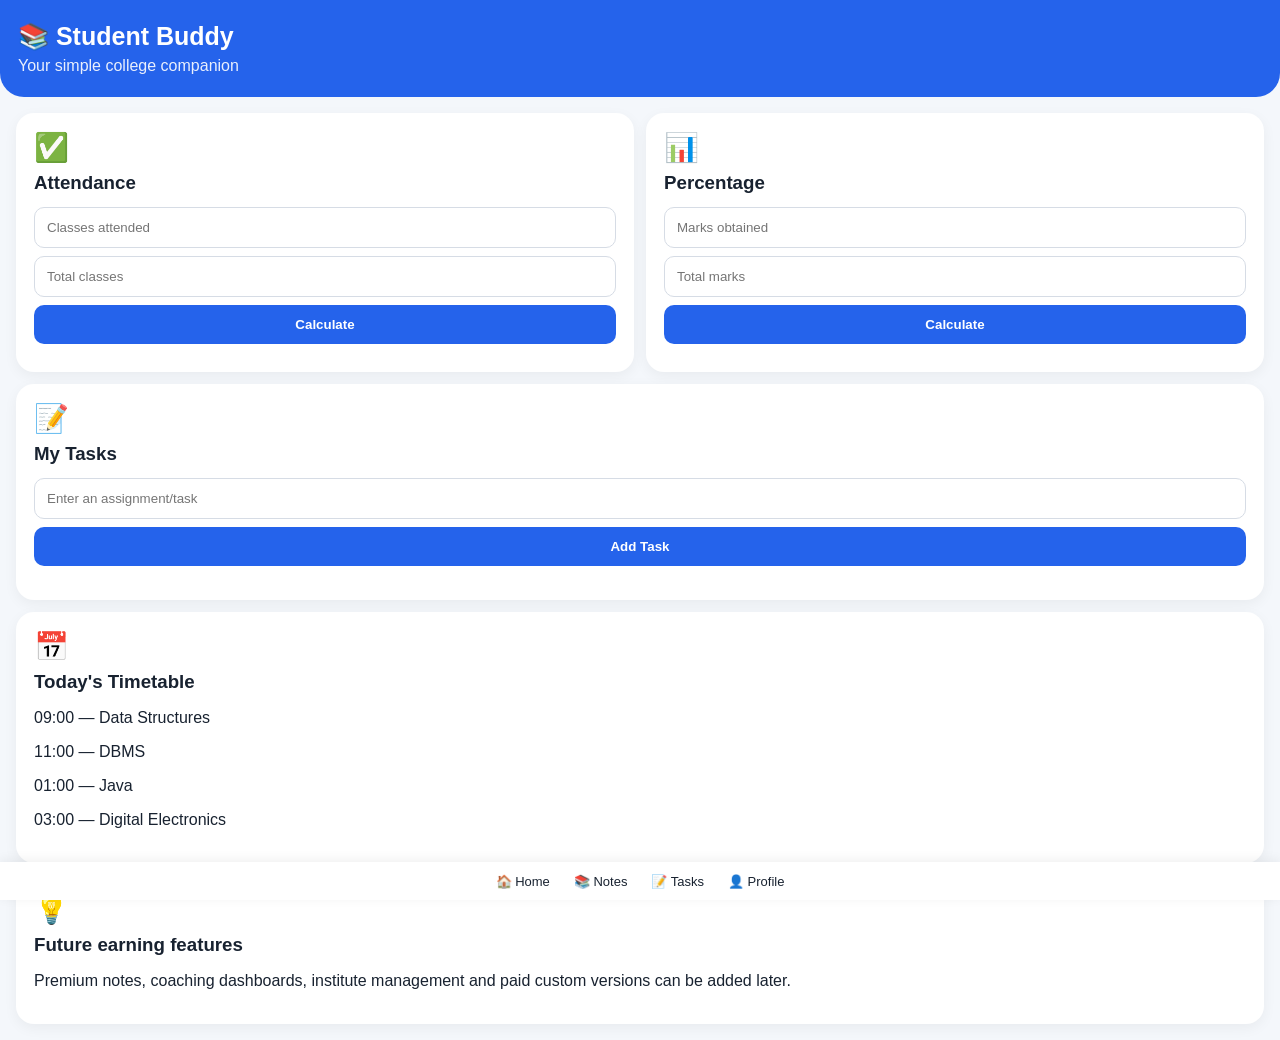
==== index.html @ 5aacae46 "Add files via upload" ====
<!DOCTYPE html>
<html lang="en">
<head>
<meta charset="UTF-8">
<meta name="viewport" content="width=device-width,initial-scale=1.0">
<title>Student Buddy</title>
<style>
*{box-sizing:border-box}body{margin:0;font-family:Arial,sans-serif;background:#f4f7fb;color:#182230}
header{background:#2563eb;color:white;padding:22px 18px;border-radius:0 0 24px 24px}
h1{margin:0 0 6px;font-size:25px}.sub{opacity:.9}
.grid{display:grid;grid-template-columns:1fr 1fr;gap:12px;padding:16px}
.card{background:white;border-radius:18px;padding:18px;box-shadow:0 4px 14px #0000000d}
.card h3{margin:8px 0 5px}.icon{font-size:28px}.full{grid-column:1/-1}
input,button{width:100%;padding:12px;border-radius:10px;border:1px solid #d6dce5;margin-top:8px}
button{background:#2563eb;color:white;border:0;font-weight:bold}.result{font-size:20px;font-weight:bold;margin-top:10px}
nav{position:fixed;bottom:0;left:0;right:0;background:white;padding:10px;text-align:center;box-shadow:0 -2px 12px #0001}
nav span{margin:0 12px;font-size:13px}
main{padding-bottom:75px}
</style>
</head>
<body>
<header><h1>📚 Student Buddy</h1><div class="sub">Your simple college companion</div></header>
<main class="grid">
<section class="card"><div class="icon">✅</div><h3>Attendance</h3><input id="att1" type="number" placeholder="Classes attended"><input id="att2" type="number" placeholder="Total classes"><button onclick="attendance()">Calculate</button><div id="attR" class="result"></div></section>
<section class="card"><div class="icon">📊</div><h3>Percentage</h3><input id="m1" type="number" placeholder="Marks obtained"><input id="m2" type="number" placeholder="Total marks"><button onclick="percent()">Calculate</button><div id="perR" class="result"></div></section>
<section class="card full"><div class="icon">📝</div><h3>My Tasks</h3><input id="task" placeholder="Enter an assignment/task"><button onclick="addTask()">Add Task</button><ul id="tasks"></ul></section>
<section class="card full"><div class="icon">📅</div><h3>Today's Timetable</h3><p>09:00 — Data Structures</p><p>11:00 — DBMS</p><p>01:00 — Java</p><p>03:00 — Digital Electronics</p></section>
<section class="card full"><div class="icon">💡</div><h3>Future earning features</h3><p>Premium notes, coaching dashboards, institute management and paid custom versions can be added later.</p></section>
</main>
<nav><span>🏠 Home</span><span>📚 Notes</span><span>📝 Tasks</span><span>👤 Profile</span></nav>
<script>
function attendance(){let a=+att1.value,t=+att2.value;attR.textContent=t>0?(a/t*100).toFixed(2)+"%":"Enter valid values"}
function percent(){let a=+m1.value,t=+m2.value;perR.textContent=t>0?(a/t*100).toFixed(2)+"%":"Enter valid values"}
function addTask(){let x=task.value.trim();if(!x)return;let li=document.createElement("li");li.textContent=x+" ";let b=document.createElement("button");b.textContent="Done";b.style.width="auto";b.onclick=()=>li.remove();li.appendChild(b);tasks.appendChild(li);task.value=""}
</script>
</body></html>
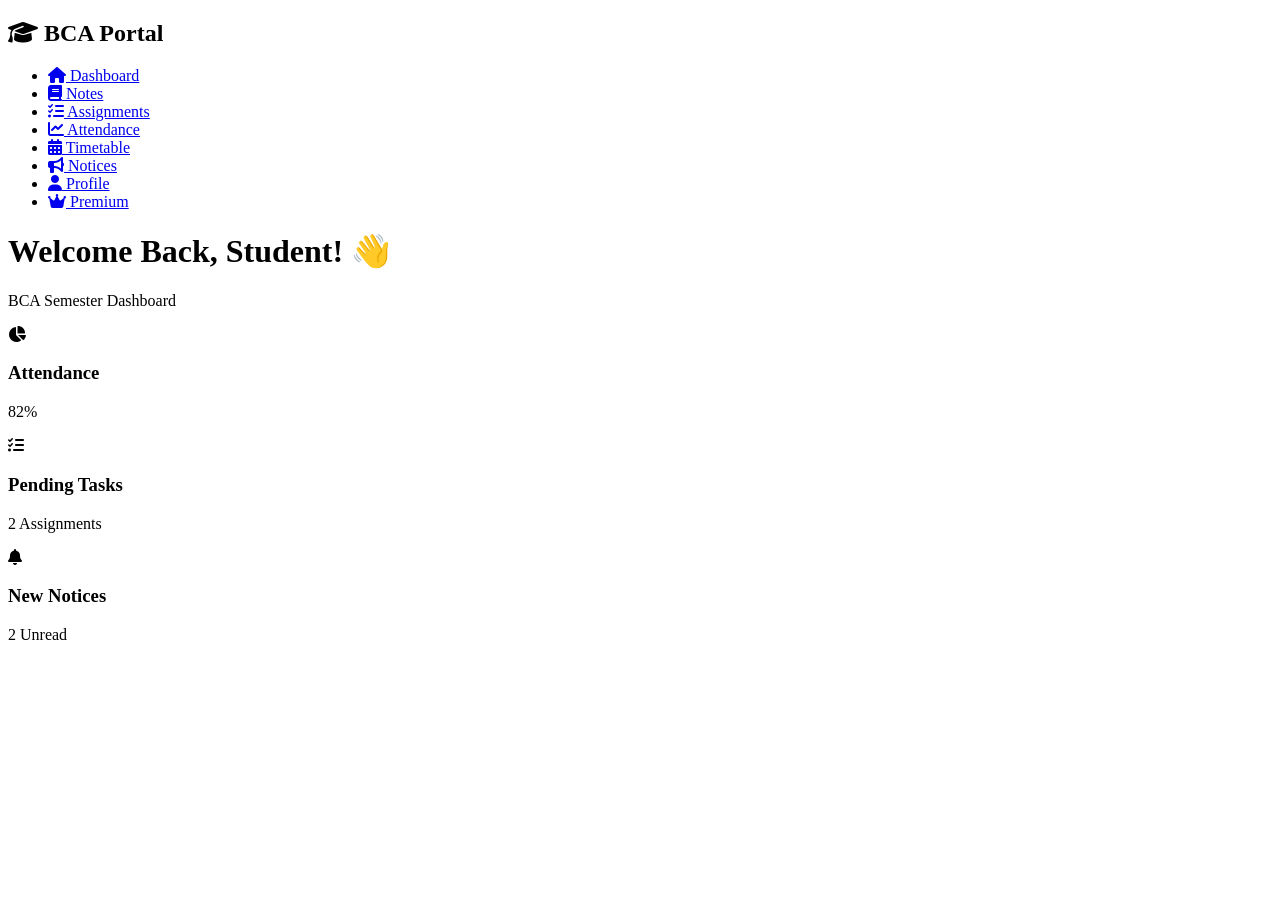
==== commit 0f02355f: "Update index.html" ====
--- a/index.html
+++ b/index.html
@@ -1,36 +1,58 @@
 <!DOCTYPE html>
-<html lang="en">
+<html lang="hi">
 <head>
-<meta charset="UTF-8">
-<meta name="viewport" content="width=device-width,initial-scale=1.0">
-<title>Student Buddy</title>
-<style>
-*{box-sizing:border-box}body{margin:0;font-family:Arial,sans-serif;background:#f4f7fb;color:#182230}
-header{background:#2563eb;color:white;padding:22px 18px;border-radius:0 0 24px 24px}
-h1{margin:0 0 6px;font-size:25px}.sub{opacity:.9}
-.grid{display:grid;grid-template-columns:1fr 1fr;gap:12px;padding:16px}
-.card{background:white;border-radius:18px;padding:18px;box-shadow:0 4px 14px #0000000d}
-.card h3{margin:8px 0 5px}.icon{font-size:28px}.full{grid-column:1/-1}
-input,button{width:100%;padding:12px;border-radius:10px;border:1px solid #d6dce5;margin-top:8px}
-button{background:#2563eb;color:white;border:0;font-weight:bold}.result{font-size:20px;font-weight:bold;margin-top:10px}
-nav{position:fixed;bottom:0;left:0;right:0;background:white;padding:10px;text-align:center;box-shadow:0 -2px 12px #0001}
-nav span{margin:0 12px;font-size:13px}
-main{padding-bottom:75px}
-</style>
+    <meta charset="UTF-8">
+    <meta name="viewport" content="width=device-width, initial-scale=1.0">
+    <title>BCA Student Portal v2</title>
+    <link rel="stylesheet" href="style.css">
+    <link rel="stylesheet" href="https://cdnjs.cloudflare.com/ajax/libs/font-awesome/6.4.0/css/all.min.css">
 </head>
 <body>
-<header><h1>📚 Student Buddy</h1><div class="sub">Your simple college companion</div></header>
-<main class="grid">
-<section class="card"><div class="icon">✅</div><h3>Attendance</h3><input id="att1" type="number" placeholder="Classes attended"><input id="att2" type="number" placeholder="Total classes"><button onclick="attendance()">Calculate</button><div id="attR" class="result"></div></section>
-<section class="card"><div class="icon">📊</div><h3>Percentage</h3><input id="m1" type="number" placeholder="Marks obtained"><input id="m2" type="number" placeholder="Total marks"><button onclick="percent()">Calculate</button><div id="perR" class="result"></div></section>
-<section class="card full"><div class="icon">📝</div><h3>My Tasks</h3><input id="task" placeholder="Enter an assignment/task"><button onclick="addTask()">Add Task</button><ul id="tasks"></ul></section>
-<section class="card full"><div class="icon">📅</div><h3>Today's Timetable</h3><p>09:00 — Data Structures</p><p>11:00 — DBMS</p><p>01:00 — Java</p><p>03:00 — Digital Electronics</p></section>
-<section class="card full"><div class="icon">💡</div><h3>Future earning features</h3><p>Premium notes, coaching dashboards, institute management and paid custom versions can be added later.</p></section>
-</main>
-<nav><span>🏠 Home</span><span>📚 Notes</span><span>📝 Tasks</span><span>👤 Profile</span></nav>
-<script>
-function attendance(){let a=+att1.value,t=+att2.value;attR.textContent=t>0?(a/t*100).toFixed(2)+"%":"Enter valid values"}
-function percent(){let a=+m1.value,t=+m2.value;perR.textContent=t>0?(a/t*100).toFixed(2)+"%":"Enter valid values"}
-function addTask(){let x=task.value.trim();if(!x)return;let li=document.createElement("li");li.textContent=x+" ";let b=document.createElement("button");b.textContent="Done";b.style.width="auto";b.onclick=()=>li.remove();li.appendChild(b);tasks.appendChild(li);task.value=""}
-</script>
-</body></html>+
+    <div class="container">
+        <!-- Sidebar -->
+        <aside class="sidebar">
+            <h2><i class="fa-solid fa-graduation-cap"></i> BCA Portal</h2>
+            <nav>
+                <ul>
+                    <li class="active"><a href="index.html"><i class="fa-solid fa-house"></i> Dashboard</a></li>
+                    <li><a href="notes.html"><i class="fa-solid fa-book"></i> Notes</a></li>
+                    <li><a href="assignments.html"><i class="fa-solid fa-list-check"></i> Assignments</a></li>
+                    <li><a href="attendance.html"><i class="fa-solid fa-chart-line"></i> Attendance</a></li>
+                    <li><a href="timetable.html"><i class="fa-solid fa-calendar-days"></i> Timetable</a></li>
+                    <li><a href="notices.html"><i class="fa-solid fa-bullhorn"></i> Notices</a></li>
+                    <li><a href="profile.html"><i class="fa-solid fa-user"></i> Profile</a></li>
+                    <li class="premium-link"><a href="premium.html"><i class="fa-solid fa-crown"></i> Premium</a></li>
+                </ul>
+            </nav>
+        </aside>
+
+        <!-- Main Content -->
+        <main class="main-content">
+            <header>
+                <h1>Welcome Back, Student! 👋</h1>
+                <p>BCA Semester Dashboard</p>
+            </header>
+
+            <section class="dashboard-cards">
+                <div class="card">
+                    <i class="fa-solid fa-chart-pie card-icon"></i>
+                    <h3>Attendance</h3>
+                    <p class="stat">82%</p>
+                </div>
+                <div class="card">
+                    <i class="fa-solid fa-tasks card-icon"></i>
+                    <h3>Pending Tasks</h3>
+                    <p class="stat">2 Assignments</p>
+                </div>
+                <div class="card">
+                    <i class="fa-solid fa-bell card-icon"></i>
+                    <h3>New Notices</h3>
+                    <p class="stat">2 Unread</p>
+                </div>
+            </section>
+        </main>
+    </div>
+
+</body>
+</html>
--- a/style.css
+++ b/style.css
@@ -0,0 +1,109 @@
+/* Notes Section Styling */
+.notes-grid {
+    display: grid;
+    grid-template-columns: repeat(auto-fit, minmax(250px, 1fr));
+    gap: 20px;
+}
+
+.note-card {
+    background: #fff;
+    padding: 25px;
+    border-radius: 12px;
+    box-shadow: 0 4px 6px -1px rgba(0, 0, 0, 0.1);
+    display: flex;
+    flex-direction: column;
+    align-items: flex-start;
+}
+
+.subject-icon {
+    font-size: 30px;
+    color: #0284c7;
+    margin-bottom: 12px;
+}
+
+.note-card h3 {
+    font-size: 18px;
+    color: #0f172a;
+    margin-bottom: 8px;
+}
+
+.note-card p {
+    font-size: 14px;
+    color: #64748b;
+    margin-bottom: 20px;
+}
+
+.btn-download {
+    text-decoration: none;
+    background-color: #2563eb;
+    color: white;
+    padding: 8px 16px;
+    border-radius: 6px;
+    font-size: 14px;
+    font-weight: 500;
+}
+/* Attendance Calculator Styling */
+.calc-card {
+    background: #fff;
+    padding: 30px;
+    border-radius: 12px;
+    max-width: 450px;
+    box-shadow: 0 4px 6px -1px rgba(0, 0, 0, 0.1);
+}
+
+.calc-card h3 {
+    margin-bottom: 20px;
+    color: #0f172a;
+}
+
+.input-group {
+    margin-bottom: 15px;
+}
+
+.input-group label {
+    display: block;
+    font-size: 14px;
+    margin-bottom: 5px;
+    color: #475569;
+}
+
+.input-group input {
+    width: 100%;
+    padding: 10px;
+    border: 1px solid #cbd5e1;
+    border-radius: 6px;
+    font-size: 15px;
+}
+
+.btn-calc {
+    width: 100%;
+    background-color: #2563eb;
+    color: white;
+    border: none;
+    padding: 12px;
+    border-radius: 6px;
+    font-size: 16px;
+    cursor: pointer;
+    font-weight: bold;
+    margin-top: 10px;
+}
+
+.result-box {
+    margin-top: 20px;
+    padding: 15px;
+    background: #f8fafc;
+    border-radius: 8px;
+    text-align: center;
+}
+
+#percentageResult {
+    font-size: 20px;
+    font-weight: bold;
+    color: #0f172a;
+}
+
+.status-msg {
+    font-size: 14px;
+    margin-top: 8px;
+    font-weight: 500;
+}
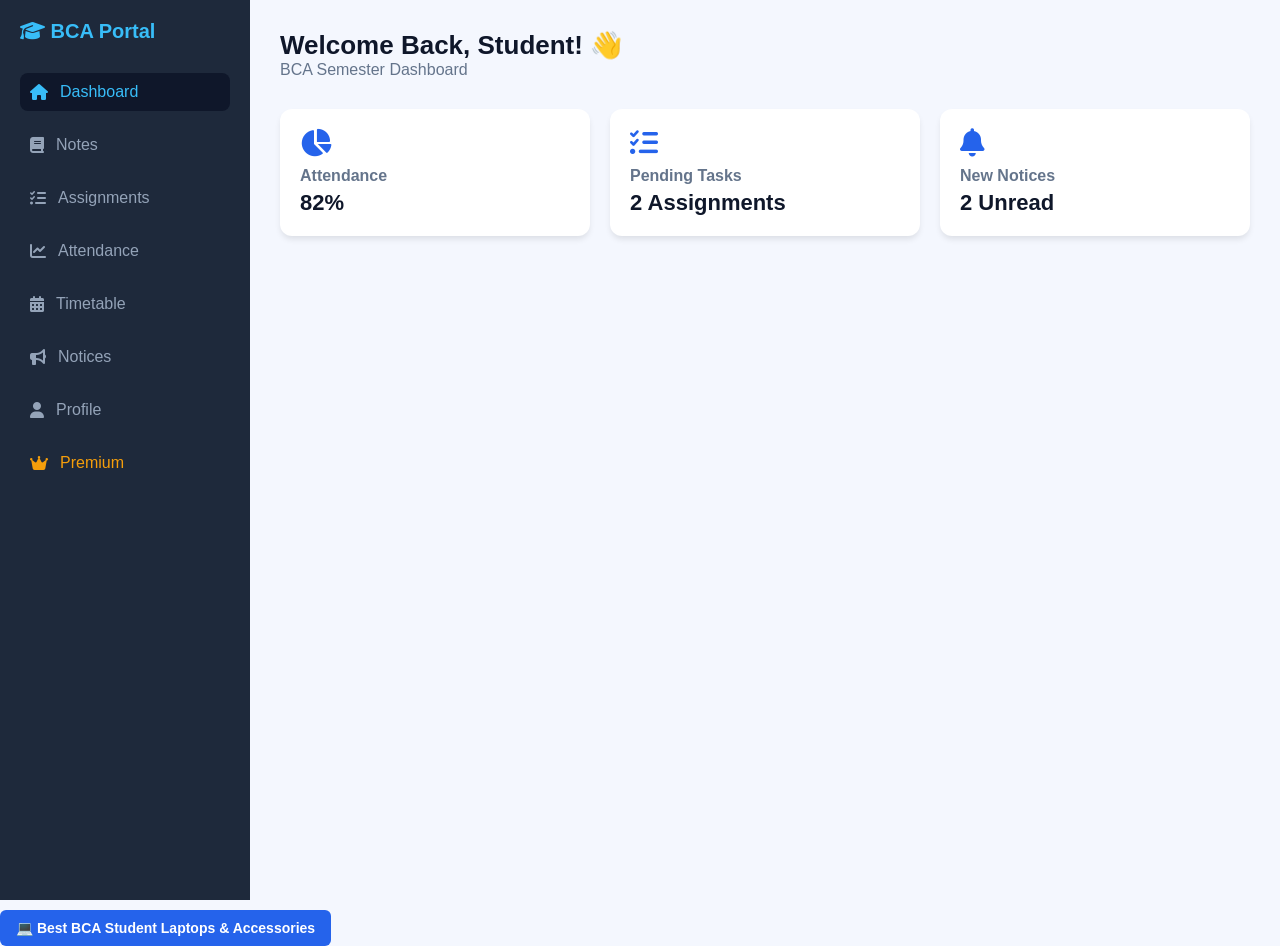
==== commit 3857cbe9: "Update index.html" ====
--- a/index.html
+++ b/index.html
@@ -4,7 +4,9 @@
     <meta charset="UTF-8">
     <meta name="viewport" content="width=device-width, initial-scale=1.0">
     <title>BCA Student Portal v2</title>
-    <link rel="stylesheet" href="style.css">
+    <!-- CSS File Link -->
+    <link rel="stylesheet" href="./style.css">
+    <!-- FontAwesome Icons -->
     <link rel="stylesheet" href="https://cdnjs.cloudflare.com/ajax/libs/font-awesome/6.4.0/css/all.min.css">
 </head>
 <body>
@@ -56,3 +58,6 @@
 
 </body>
 </html>
+<a href="https://fktr.in/b3Jb0NS" target="_blank" class="btn-download" style="background-color: #2563eb;">
+    💻 Best BCA Student Laptops & Accessories
+</a>
--- a/style.css
+++ b/style.css
@@ -1,109 +1,121 @@
-/* Notes Section Styling */
-.notes-grid {
+* {
+    margin: 0;
+    padding: 0;
+    box-sizing: border-box;
+    font-family: 'Segoe UI', Tahoma, Geneva, Verdana, sans-serif;
+}
+
+body {
+    background-color: #f4f7fe;
+    color: #333;
+}
+
+.container {
+    display: flex;
+    min-height: 100vh;
+}
+
+/* Sidebar Styling */
+.sidebar {
+    width: 250px;
+    background-color: #1e293b;
+    color: #fff;
+    padding: 20px;
+}
+
+.sidebar h2 {
+    font-size: 20px;
+    margin-bottom: 30px;
+    color: #38bdf8;
+}
+
+.sidebar nav ul {
+    list-style: none;
+}
+
+.sidebar nav ul li {
+    margin-bottom: 15px;
+}
+
+.sidebar nav ul li a {
+    color: #94a3b8;
+    text-decoration: none;
+    display: flex;
+    align-items: center;
+    gap: 12px;
+    font-weight: 500;
+    padding: 10px;
+    border-radius: 8px;
+    transition: 0.3s;
+}
+
+.sidebar nav ul li.active a, 
+.sidebar nav ul li a:hover {
+    background-color: #0f172a;
+    color: #38bdf8;
+}
+
+.premium-link a {
+    color: #f59e0b !important;
+}
+
+/* Main Content Styling */
+.main-content {
+    flex: 1;
+    padding: 30px;
+}
+
+header h1 {
+    font-size: 26px;
+    color: #0f172a;
+}
+
+header p {
+    color: #64748b;
+    margin-bottom: 30px;
+}
+
+.dashboard-cards, .notes-grid {
     display: grid;
-    grid-template-columns: repeat(auto-fit, minmax(250px, 1fr));
+    grid-template-columns: repeat(auto-fit, minmax(220px, 1fr));
     gap: 20px;
 }
 
-.note-card {
+.card, .note-card, .calc-card {
     background: #fff;
-    padding: 25px;
+    padding: 20px;
     border-radius: 12px;
     box-shadow: 0 4px 6px -1px rgba(0, 0, 0, 0.1);
-    display: flex;
-    flex-direction: column;
-    align-items: flex-start;
 }
 
-.subject-icon {
-    font-size: 30px;
-    color: #0284c7;
-    margin-bottom: 12px;
+.card-icon, .subject-icon {
+    font-size: 28px;
+    color: #2563eb;
+    margin-bottom: 10px;
 }
 
-.note-card h3 {
-    font-size: 18px;
-    color: #0f172a;
-    margin-bottom: 8px;
+.card h3, .note-card h3 {
+    font-size: 16px;
+    color: #64748b;
 }
 
-.note-card p {
-    font-size: 14px;
-    color: #64748b;
-    margin-bottom: 20px;
+.card .stat {
+    font-size: 22px;
+    font-weight: bold;
+    color: #0f172a;
+    margin-top: 5px;
 }
 
-.btn-download {
+.btn-download, .btn-calc {
     text-decoration: none;
     background-color: #2563eb;
     color: white;
-    padding: 8px 16px;
+    padding: 10px 16px;
     border-radius: 6px;
     font-size: 14px;
-    font-weight: 500;
-}
-/* Attendance Calculator Styling */
-.calc-card {
-    background: #fff;
-    padding: 30px;
-    border-radius: 12px;
-    max-width: 450px;
-    box-shadow: 0 4px 6px -1px rgba(0, 0, 0, 0.1);
-}
-
-.calc-card h3 {
-    margin-bottom: 20px;
-    color: #0f172a;
-}
-
-.input-group {
-    margin-bottom: 15px;
-}
-
-.input-group label {
-    display: block;
-    font-size: 14px;
-    margin-bottom: 5px;
-    color: #475569;
-}
-
-.input-group input {
-    width: 100%;
-    padding: 10px;
-    border: 1px solid #cbd5e1;
-    border-radius: 6px;
-    font-size: 15px;
-}
-
-.btn-calc {
-    width: 100%;
-    background-color: #2563eb;
-    color: white;
+    font-weight: bold;
     border: none;
-    padding: 12px;
-    border-radius: 6px;
-    font-size: 16px;
     cursor: pointer;
-    font-weight: bold;
+    display: inline-block;
     margin-top: 10px;
 }
-
-.result-box {
-    margin-top: 20px;
-    padding: 15px;
-    background: #f8fafc;
-    border-radius: 8px;
-    text-align: center;
-}
-
-#percentageResult {
-    font-size: 20px;
-    font-weight: bold;
-    color: #0f172a;
-}
-
-.status-msg {
-    font-size: 14px;
-    margin-top: 8px;
-    font-weight: 500;
-}
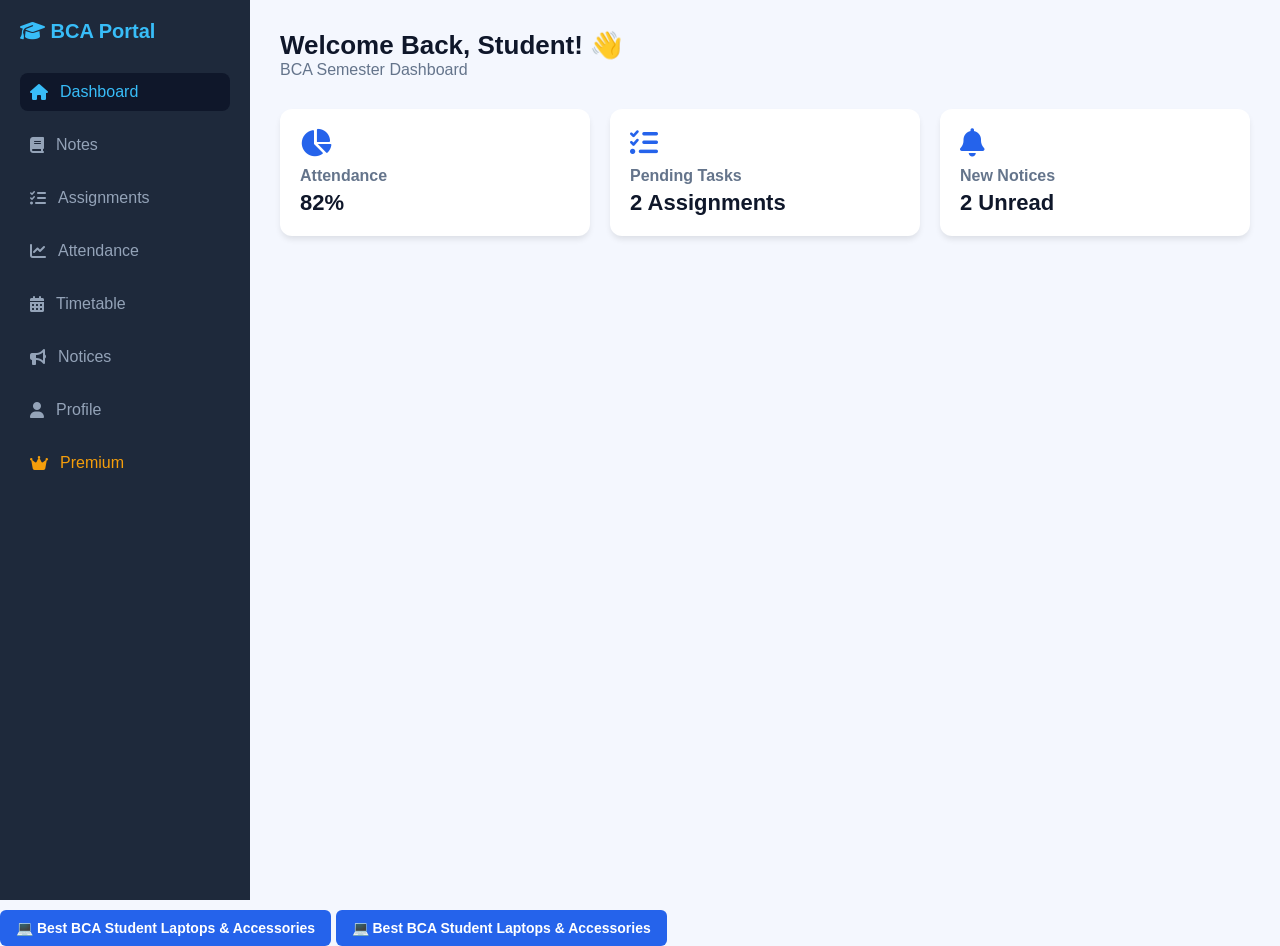
==== commit ee44b223: "Update index.html" ====
--- a/index.html
+++ b/index.html
@@ -61,3 +61,6 @@
 <a href="https://fktr.in/b3Jb0NS" target="_blank" class="btn-download" style="background-color: #2563eb;">
     💻 Best BCA Student Laptops & Accessories
 </a>
+<a href="https://fktr.in/34kabJ4" target="_blank" class="btn-download" style="background-color: #2563eb;">
+    💻 Best BCA Student Laptops & Accessories
+</a>
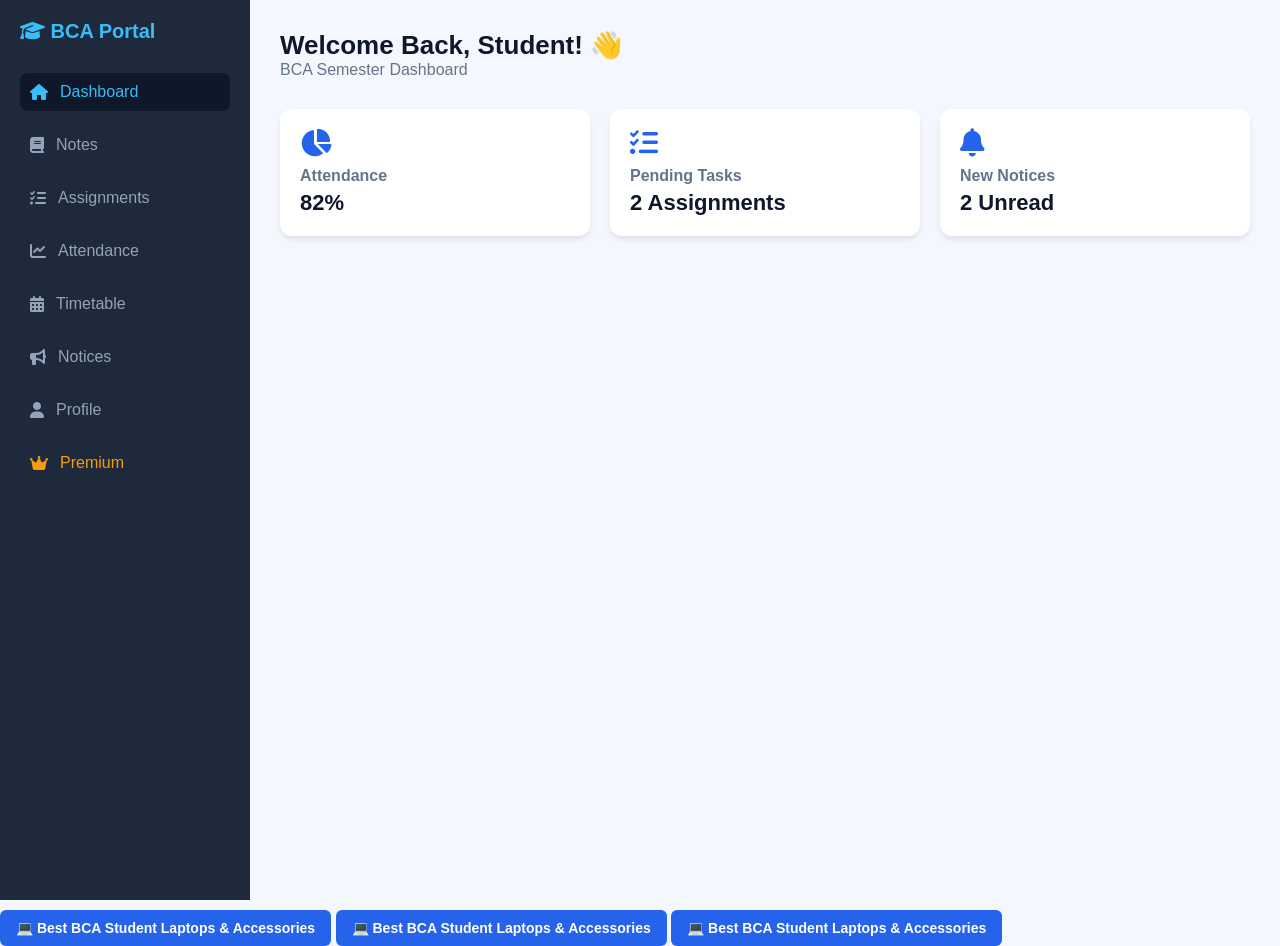
==== commit f585b5e1: "Update index.html" ====
--- a/index.html
+++ b/index.html
@@ -64,3 +64,6 @@
 <a href="https://fktr.in/34kabJ4" target="_blank" class="btn-download" style="background-color: #2563eb;">
     💻 Best BCA Student Laptops & Accessories
 </a>
+<a href="https://bitli.in/93MFfVf" target="_blank" class="btn-download" style="background-color: #2563eb;">
+    💻 Best BCA Student Laptops & Accessories
+</a>
